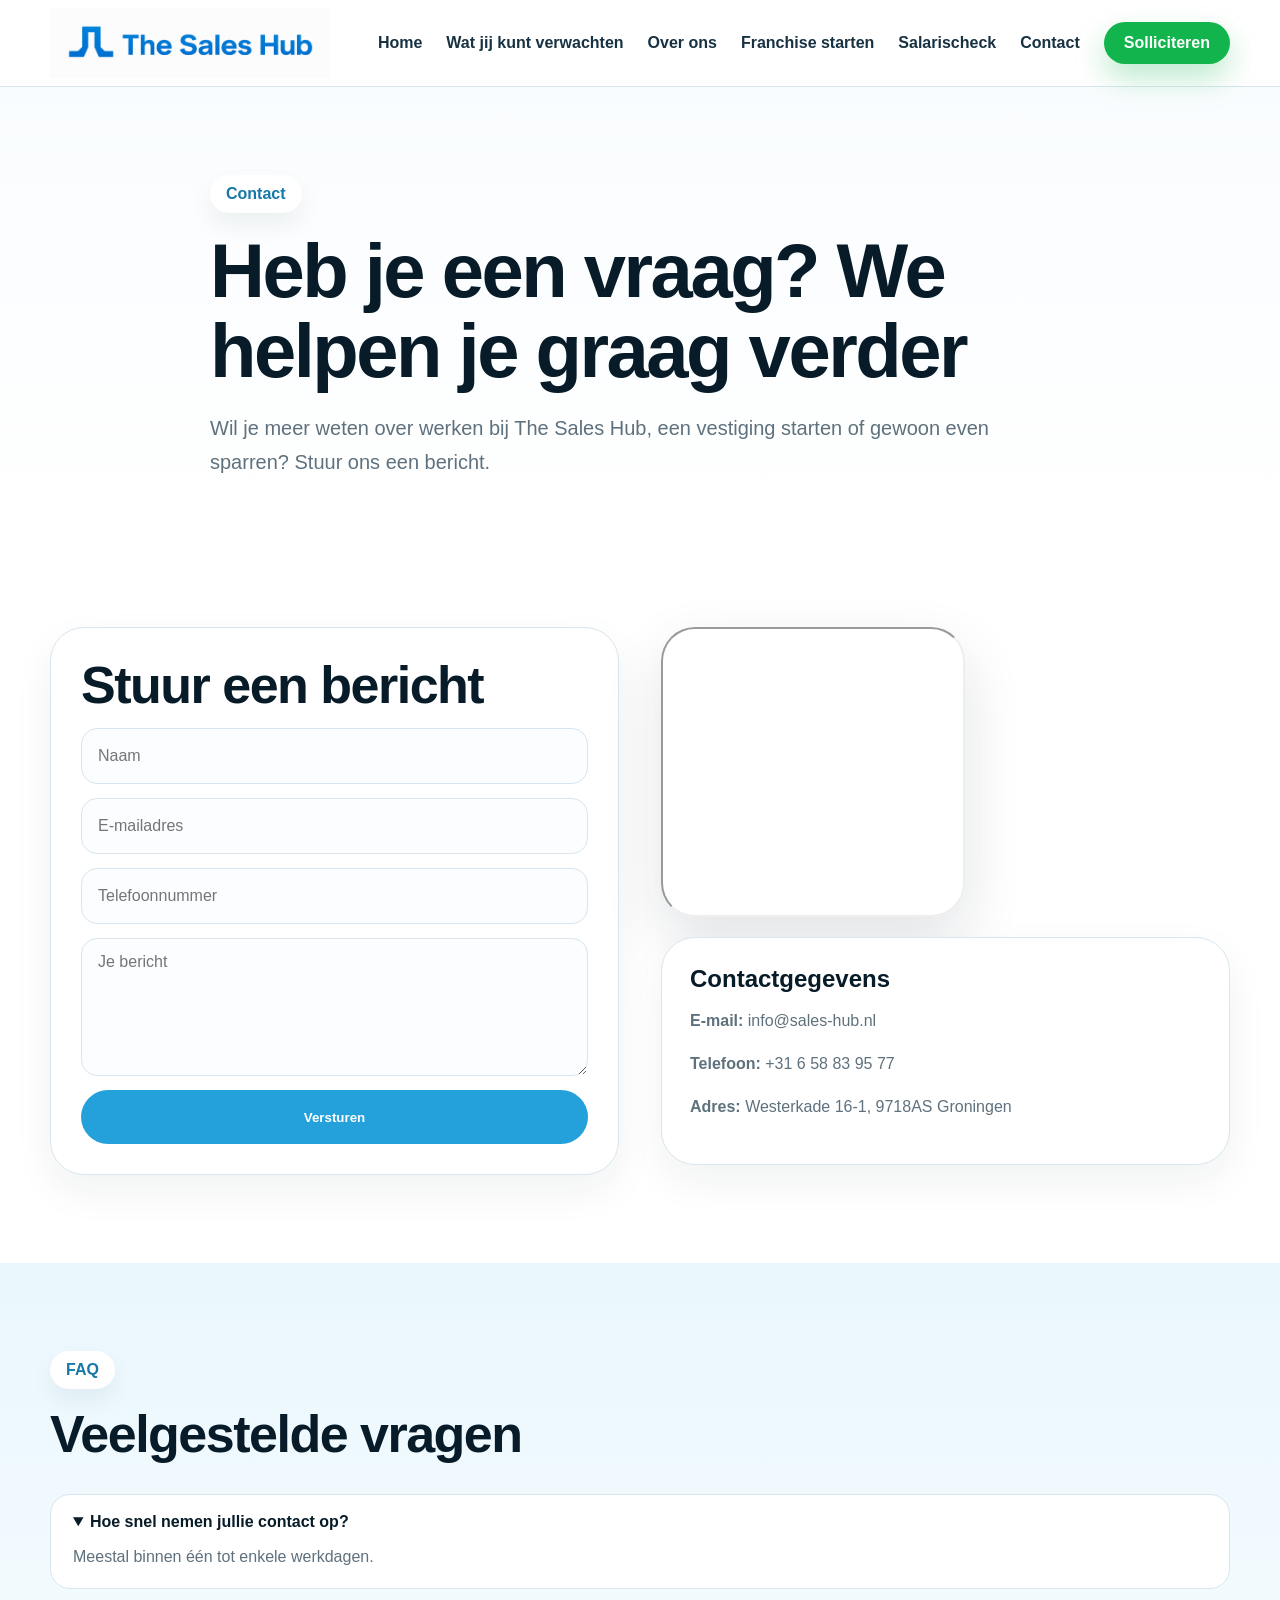
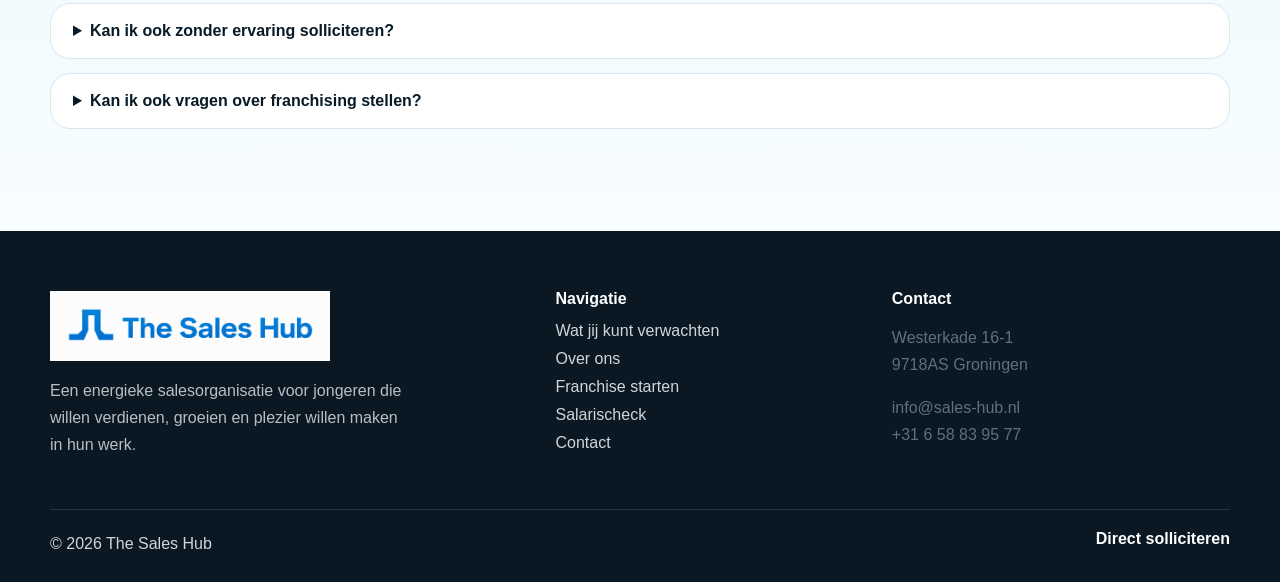
==== contact.html @ 39b9aa2b "Update contact.html" ====
<!DOCTYPE html>
<html lang="nl">
<head>
  <meta charset="UTF-8" />
  <meta name="viewport" content="width=device-width, initial-scale=1.0" />
  <title>The Sales Hub - Contact</title>
  <link rel="stylesheet" href="style.css" />
</head>
<body>
<!-- =========================================================
AANPASSEN: contact.html
Gebruik Ctrl+F en zoek op 'AANPASSEN' om alle bewerkbare tekstblokken te vinden.
Pas vooral tekst tussen <h1>, <h2>, <h3>, <p>, <li> en knoppen (<a>) aan.
Laat class="", href="", script- en link-tags zoveel mogelijk staan.
========================================================= -->

  <!-- AANPASSEN: NAVIGATIE / MENU
Hieronder staan het logo, de bedrijfsnaam en de menulinks.
Wil je een menunaam wijzigen? Pas alleen de zichtbare tekst tussen <a>...</a> aan.
Wil je een link wijzigen? Pas dan href="..." aan, maar laat de bestandsnamen kloppen.
-->
<header class="site-header">
    <div class="container header-inner">
      <a href="index.html" class="brand">
        <img src="images/logo.png" alt="The Sales Hub logo" />

      </a>
      <nav class="main-nav" id="mainNav">
        <a href="index.html">Home</a>
        <a href="verwachtingen.html">Wat jij kunt verwachten</a>
        <a href="over-ons.html">Over ons</a>
        <a href="franchise-starten.html">Franchise starten</a>
        <a href="salarischeck.html">Salarischeck</a>
        <a href="contact.html">Contact</a>
        <a href="solliciteren.html" class="nav-apply">Solliciteren</a>

      </nav>
      <button class="menu-toggle" id="menuToggle" aria-label="Open menu">☰</button>
    </div>
  </header>
  <main>

<!-- AANPASSEN: PAGINA INTRO - CONTACT
Hier wijzig je de contactintro.
-->
<section class="page-hero">
  <div class="container hero-narrow">
    <span class="eyebrow">Contact</span>
    <h1>Heb je een vraag? We helpen je graag verder</h1>
    <p>Wil je meer weten over werken bij The Sales Hub, een vestiging starten of gewoon even sparren? Stuur ons een bericht.</p>
  </div>
</section>
<!-- AANPASSEN: CONTACTFORMULIER EN CONTACTGEGEVENS
Pas hier e-mail, telefoonnummer, adres en formulierteksten aan.
-->
<section class="section">
  <div class="container two-column align-start">
    <div class="contact-form-box">
      <h2>Stuur een bericht</h2>
      <form class="generic-form">
        <input type="text" placeholder="Naam" required />
        <input type="email" placeholder="E-mailadres" required />
        <input type="tel" placeholder="Telefoonnummer" />
        <textarea placeholder="Je bericht" rows="6" required></textarea>
        <button type="submit" class="btn btn-primary">Versturen</button>
      </form>
    </div>
    <div class="contact-side">
<iframe 
  title="Google Maps locatie The Sales Hub"
  class="contact-image"
  src="https://www.google.com/maps?q=Westparkade%2016-1%209718%20AS%20Groningen&output=embed"
  loading="lazy"
  referrerpolicy="no-referrer-when-downgrade">
</iframe>
      <div class="glass-box">
        <h3>Contactgegevens</h3>
        <p><strong>E-mail:</strong> info@sales-hub.nl</p>
        <p><strong>Telefoon:</strong> +31 6 58 83 95 77</p>
        <p><strong>Adres:</strong> Westerkade 16-1, 9718AS Groningen</p>
      </div>
    </div>
  </div>
</section>
<section class="section section-soft">
  <div class="container faq-wrap">
    <div class="section-head"><span class="eyebrow">FAQ</span><h2>Veelgestelde vragen</h2></div>
    <details open><summary>Hoe snel nemen jullie contact op?</summary><p>Meestal binnen één tot enkele werkdagen.</p></details>
    <details><summary>Kan ik ook zonder ervaring solliciteren?</summary><p>Ja, zeker. We zoeken vooral motivatie, energie en de wil om te leren.</p></details>
    <details><summary>Kan ik ook vragen over franchising stellen?</summary><p>Ja. Gebruik het contactformulier of neem direct contact op via e-mail of telefoon.</p></details>
  </div>
</section>

  </main>
  <!-- AANPASSEN: FOOTER
Hier wijzig je bedrijfsnaam, korte footertekst, contactgegevens en footerlinks.
-->
<footer class="site-footer">
    <div class="container footer-grid">
      <div>
        <a href="index.html" class="brand footer-brand">
          <img src="images/logo.png" alt="The Sales Hub logo" />

        </a>
        <p class="footer-text">Een energieke salesorganisatie voor jongeren die willen verdienen, groeien en plezier willen maken in hun werk.</p>
      </div>
      <div>
        <h4>Navigatie</h4>
        <a href="verwachtingen.html">Wat jij kunt verwachten</a>
        <a href="over-ons.html">Over ons</a>
        <a href="franchise-starten.html">Franchise starten</a>
        <a href="salarischeck.html">Salarischeck</a>
        <a href="contact.html">Contact</a>
      </div>
      <div>
        <h4>Contact</h4>
        <p>Westerkade 16-1<br>9718AS Groningen</p>
        <p>info@sales-hub.nl<br>+31 6 58 83 95 77</p>
      </div>
    </div>
    <div class="container footer-bottom">
      <span>© <span id="year"></span> The Sales Hub</span>
      <a href="solliciteren.html">Direct solliciteren</a>
    </div>
  </footer>
  <script src="script.js"></script>
</body>
</html>
---- style.css ----
:root {
  /* =========================================================
  AANPASSEN: KLEUREN
  --primary = huiskleur blauw
  --cta = opvallende sollicitatieknop
  Pas alleen de kleurcodes aan, niet de namen links.
  ========================================================= */
  --primary: #24A1DA;
  --primary-dark: #1678a7;
  --primary-soft: #e8f6fc;
  --text: #183243;
  --text-soft: #5e717d;
  --heading: #071b28;
  --bg: #f5f8fa;
  --white: #ffffff;
  --dark: #0b1d2a;
  --line: #d7e6ef;
  --cta: #12b44d;
  --cta-dark: #0d943e;
  --shadow: 0 24px 60px rgba(7, 27, 40, 0.12);
  --radius-xl: 34px;
  --radius-lg: 26px;
  --radius-md: 18px;
}
* { box-sizing: border-box; }
html { scroll-behavior: smooth; }
body {
  margin: 0;
  font-family: Arial, Helvetica, sans-serif;
  color: var(--text);
  background: var(--white);
}
a { color: inherit; text-decoration: none; }
img { display: block; width: 100%; object-fit: cover; }
p { line-height: 1.7; color: var(--text-soft); }
h1, h2, h3, h4 { color: var(--heading); margin: 0 0 16px; line-height: 1.05; }
h1 { font-size: clamp(42px, 7vw, 76px); letter-spacing: -2.5px; }
h2 { font-size: clamp(32px, 5vw, 52px); letter-spacing: -1.5px; }
h3 { font-size: 24px; }
.container { width: min(1180px, calc(100% - 40px)); margin: 0 auto; }

.site-header {
  position: sticky; top: 0; z-index: 1000; background: rgba(255,255,255,.92);
  backdrop-filter: blur(14px); border-bottom: 1px solid var(--line);
}
.header-inner {
  display: flex; align-items: center; justify-content: space-between; min-height: 86px; gap: 20px;
}
.brand {
  display: inline-flex; align-items: center; gap: 12px; font-weight: 800; font-size: 20px; color: var(--heading);
}
.brand img {
  width: 160px;
  height: auto;
  object-fit: contain;
  border-radius: 0;
}
.main-nav { display: flex; align-items: center; gap: 24px; font-weight: 700; }
.main-nav a { color: var(--text); }
.main-nav a:hover { color: var(--primary-dark); }
.nav-apply {
  background: var(--cta); color: var(--white) !important; padding: 12px 20px; border-radius: 999px;
  box-shadow: 0 14px 30px rgba(18, 180, 77, 0.28);
}
.nav-apply:hover { background: var(--cta-dark); }
.menu-toggle {
  display: none; border: 0; background: var(--primary-soft); width: 44px; height: 44px; border-radius: 14px; font-size: 24px;
}

.hero {
  position: relative;
  overflow: hidden;
  background: linear-gradient(180deg, #ffffff 0%, #f3fbff 55%, #e8f6fc 100%);
}
.hero > .container {
  position: relative;
  z-index: 1;
}


.hero-home { padding: 54px 0 62px; }
.hero-apply { padding: 78px 0 84px; }
.hero-grid {
  display: grid; grid-template-columns: 1.05fr .95fr; gap: 54px; align-items: center;
}
.hero-copy-strong h1 { max-width: 620px; }
.hero-copy h1 span { color: var(--primary-dark); }
.hero-copy .lead { font-size: 20px; max-width: 620px; margin-bottom: 28px; }
.eyebrow {
  display: inline-flex; padding: 10px 16px; border-radius: 999px; background: var(--white); color: var(--primary-dark);
  font-weight: 800; margin-bottom: 18px; box-shadow: 0 12px 24px rgba(7,27,40,.06);
}
.tick-list { list-style: none; padding: 0; margin: 0 0 28px; display: grid; gap: 14px; }
.tick-list li { position: relative; padding-left: 34px; font-size: 18px; }
.tick-list li::before {
  content: "✓"; position: absolute; left: 0; top: 1px; width: 22px; height: 22px; display: grid; place-items: center;
  border-radius: 50%; background: rgba(18,180,77,.12); color: var(--cta-dark); font-weight: 900;
}
.big-ticks li { font-size: 20px; }
.button-row { display: flex; gap: 14px; flex-wrap: wrap; }
.btn {
  display: inline-flex; align-items: center; justify-content: center; min-height: 54px; padding: 0 24px;
  border-radius: 999px; font-weight: 800; border: 1px solid transparent; cursor: pointer; transition: .2s ease;
}
.btn:hover { transform: translateY(-2px); }
.btn-primary { background: var(--primary); color: var(--white); }
.btn-primary:hover { background: var(--primary-dark); }
.btn-secondary { background: var(--white); border-color: var(--line); color: var(--heading); }
.btn-cta { background: var(--cta); color: var(--white); box-shadow: 0 16px 34px rgba(18,180,77,.24); }
.btn-cta:hover { background: var(--cta-dark); }
.light-btn { background: rgba(255,255,255,.15); border-color: rgba(255,255,255,.3); color: var(--white); }

.hero-visual { position: relative; min-height: 520px; }
.hero-visual::before,
.hero-visual::after {
  content: ""; position: absolute; border-radius: 50%; z-index: 0;
}
.hero-visual::before { width: 180px; height: 180px; background: rgba(36,161,218,.18); right: 36px; top: 16px; }
.hero-visual::after { width: 120px; height: 120px; background: rgba(18,180,77,.14); left: 10px; bottom: 90px; }
.visual-card { position: absolute; overflow: hidden; border-radius: 34px; box-shadow: var(--shadow); z-index: 2; }
.visual-card img { height: 100%; }
.main-photo { width: 79%; height: 330px; right: 0; top: 0; }
.secondary-photo { width: 72%; height: 280px; left: 48px; bottom: 12px; }
.visual-badge {
  position: absolute; left: 0; top: 38px; z-index: 3; background: var(--white); padding: 16px 18px; border-radius: 22px; font-weight: 800;
  box-shadow: var(--shadow); color: var(--heading);
}
.floating-note {
  position: absolute; right: 24px; bottom: 44px; z-index: 3; background: rgba(255,255,255,.95); width: 240px; padding: 18px; border-radius: 22px; box-shadow: var(--shadow);
}
.floating-note strong { display: block; margin-bottom: 6px; color: var(--heading); }
.floating-note span { color: var(--text-soft); font-size: 14px; line-height: 1.5; }

.page-hero { padding: 88px 0 40px; background: linear-gradient(180deg, #f9fcfe 0%, #ffffff 100%); }
.hero-narrow { max-width: 860px; }
.hero-narrow h1 { margin-bottom: 18px; }
.hero-narrow p { font-size: 20px; }

.section { padding: 88px 0; }
.section-soft {
  background: linear-gradient(180deg, #eaf7fd 0%, #f7fcff 100%);
}
.section-dark { background: var(--dark); }
.section-head { max-width: 720px; margin-bottom: 32px; }
.section-head.center { margin-left: auto; margin-right: auto; text-align: center; }
.section-head.light h2, .section-head.light p { color: var(--white); }
.center-text { text-align: center; max-width: 760px; }
.center-text p { margin-left: auto; margin-right: auto; }
.two-column { display: grid; grid-template-columns: 1fr 1fr; gap: 42px; }
.align-center { align-items: center; }
.align-start { align-items: start; }
.split-image { display: grid; grid-template-columns: 1fr .85fr; gap: 18px; align-items: end; }
.split-image img, .single-image-card img, .contact-image { border-radius: var(--radius-xl); box-shadow: var(--shadow); }
.split-image img:first-child { height: 420px; }
.split-image img:last-child { height: 320px; }
.single-image-card img { height: 420px; }

.card-grid { display: grid; gap: 22px; }
.card-grid.four { grid-template-columns: repeat(4, 1fr); }
.card-grid.three { grid-template-columns: repeat(3, 1fr); }
.card-grid.two { grid-template-columns: repeat(2, 1fr); }
.info-card, .testimonial-card, .media-card, .step-card, .glass-box, .calculator-box, .result-box, .contact-form-box, .apply-card, .callout-box, .quote-panel {
  background: var(--white); border: 1px solid var(--line); border-radius: var(--radius-xl); box-shadow: 0 16px 40px rgba(7,27,40,.06);
}
.info-card { padding: 28px; }
.info-card p { margin-bottom: 0; }
.media-card { overflow: hidden; }
.media-card img { height: 260px; }
.media-card div { padding: 24px; }
.steps-grid { display: grid; grid-template-columns: repeat(4, 1fr); gap: 20px; }
.step-card { padding: 26px; }
.step-card span {
  width: 46px; height: 46px; display: inline-grid; place-items: center; border-radius: 50%; background: var(--primary-soft); color: var(--primary-dark); font-weight: 900; margin-bottom: 14px;
}
.stats-band { background: var(--primary); color: var(--white); padding: 34px 0; }
.stats-grid { display: grid; grid-template-columns: repeat(4, 1fr); gap: 16px; text-align: center; }
.stats-grid strong { display: block; font-size: clamp(32px, 4vw, 56px); line-height: 1; margin-bottom: 8px; }
.stats-grid span { font-weight: 700; opacity: .95; }
.gallery-grid { display: grid; grid-template-columns: 1.2fr 1fr 1fr 1.1fr; gap: 16px; }
.gallery-grid img { border-radius: 26px; height: 270px; box-shadow: var(--shadow); }
.testimonials img { height: 220px; border-top-left-radius: var(--radius-xl); border-top-right-radius: var(--radius-xl); }
.testimonial-card { overflow: hidden; }
.testimonial-card p, .testimonial-card strong { padding: 0 24px; }
.testimonial-card p { margin: 24px 0 16px; color: rgba(255,255,255,.82); }
.testimonial-card strong { display: block; color: var(--white); padding-bottom: 24px; }
.section-dark .testimonial-card { background: rgba(255,255,255,.08); border-color: rgba(255,255,255,.12); box-shadow: none; }
.callout-box { padding: 34px; display: flex; gap: 24px; justify-content: space-between; align-items: center; }
.final-banner { background: linear-gradient(180deg, #0f2433 0%, #132f44 100%); color: var(--white); }
.final-banner h2, .final-banner p { color: var(--white); }
.quote-panel { padding: 34px; text-align: center; }
.quote-panel blockquote { margin: 0 0 12px; font-size: 26px; line-height: 1.5; color: var(--heading); font-weight: 700; }
.faq-wrap details { background: var(--white); border: 1px solid var(--line); border-radius: 20px; padding: 18px 22px; margin-bottom: 14px; }
.faq-wrap summary { cursor: pointer; font-weight: 800; color: var(--heading); }
.faq-wrap details p { margin: 12px 0 0; }

.generic-form, .salary-form { display: grid; gap: 14px; }
.generic-form input, .generic-form select, .generic-form textarea,
salary-form select, .salary-form input, .salary-form textarea {
  width: 100%; border: 1px solid var(--line); background: #fbfdff; min-height: 56px; padding: 14px 16px; border-radius: 16px; font: inherit; color: var(--text);
}
.salary-form select, .salary-form input, .salary-form textarea {
  width: 100%; border: 1px solid var(--line); background: #fbfdff; min-height: 56px; padding: 14px 16px; border-radius: 16px; font: inherit; color: var(--text);
}
.inline-fields { display: grid; grid-template-columns: 1fr 1fr; gap: 14px; }
.apply-card, .calculator-box, .result-box, .contact-form-box { padding: 30px; }
.apply-card p, .calculator-box p, .result-box p, .contact-form-box p { margin-top: 0; }
.result-box { background: linear-gradient(180deg, #ffffff 0%, #f3fbff 100%); }
.result-numbers { display: grid; gap: 14px; }
.result-numbers div { background: var(--white); border: 1px solid var(--line); border-radius: 18px; padding: 18px; }
.result-numbers span { display: block; font-size: 14px; color: var(--text-soft); margin-bottom: 6px; }
.result-numbers strong { font-size: 30px; color: var(--heading); }
.salary-form label { display: grid; gap: 8px; font-weight: 700; color: var(--heading); }
.contact-side { display: grid; gap: 20px; }
.contact-image { height: 290px; }
.glass-box, .callout-box, .large-form { padding: 28px; }
.footer-brand { margin-bottom: 12px; }
.site-footer { background: #091823; color: rgba(255,255,255,.82); padding: 60px 0 24px; }
.site-footer h4 { color: var(--white); margin-bottom: 14px; }
.site-footer a { display: block; margin-bottom: 10px; color: rgba(255,255,255,.82); }
.footer-text { max-width: 360px; color: rgba(255,255,255,.72); }
.footer-grid { display: grid; grid-template-columns: 1.4fr .9fr 1fr; gap: 32px; }
.footer-bottom {
  margin-top: 34px; padding-top: 20px; border-top: 1px solid rgba(255,255,255,.12); display: flex; justify-content: space-between; gap: 20px; align-items: center;
}
.footer-bottom a { color: var(--white); font-weight: 700; }

/* Good Wave achtige rustige stijl in TSH blauw */
.hero-home {
  background: linear-gradient(180deg, #ffffff 0%, #f5fbff 48%, #e8f6fc 100%);
}

.section-soft {
  background: linear-gradient(180deg, #eaf7fd 0%, #f8fdff 100%);
}

.info-card {
  background: transparent;
  border: 0;
  box-shadow: none;
  text-align: center;
}

.info-card h3 {
  color: #071b28;
}

.info-card p {
  color: #183243;
  max-width: 280px;
  margin-left: auto;
  margin-right: auto;
}

.hero::before {
  display: none !important;
}

@media (max-width: 1024px) {
  .hero-grid, .two-column, .card-grid.four, .card-grid.three, .steps-grid, .stats-grid, .footer-grid { grid-template-columns: 1fr 1fr; }
  .hero-grid { align-items: start; }
  .main-photo { width: 82%; }
  .secondary-photo { left: 0; }
  .gallery-grid { grid-template-columns: 1fr 1fr; }
}
@media (max-width: 840px) {
  .menu-toggle { display: inline-grid; place-items: center; }
  .main-nav {
    position: absolute; top: 86px; left: 20px; right: 20px; background: var(--white); border: 1px solid var(--line); border-radius: 22px; box-shadow: var(--shadow);
    display: none; flex-direction: column; align-items: stretch; padding: 18px;
  }
  .main-nav.active { display: flex; }
  .hero-grid, .two-column, .card-grid.two, .card-grid.three, .card-grid.four, .steps-grid, .stats-grid, .footer-grid { grid-template-columns: 1fr; }
  .hero-home, .hero-apply { padding: 60px 0 70px; }
  .hero-visual { min-height: 600px; }
  .main-photo { width: 78%; height: 340px; }
  .secondary-photo { width: 74%; height: 270px; }
  .split-image { grid-template-columns: 1fr; }
  .callout-box { flex-direction: column; align-items: flex-start; }
}
@media (max-width: 580px) {
  .container { width: min(100% - 28px, 1180px); }
  h1 { font-size: 44px; }
  .button-row { flex-direction: column; }
  .btn { width: 100%; }
  .inline-fields { grid-template-columns: 1fr; }
  .hero-visual { min-height: 520px; }
  .visual-badge { position: static; display: inline-flex; margin-bottom: 14px; }
  .main-photo { width: 100%; height: 280px; position: relative; }
  .secondary-photo { width: 82%; height: 220px; }
  .floating-note { right: 0; bottom: 0; width: 200px; }
  .footer-bottom { flex-direction: column; align-items: flex-start; }
}


/* AANPASSINGEN THE SALES HUB */
.hero-home h1 { font-size: clamp(38px, 5.2vw, 64px); }
.hero-home .lead { font-size: 19px; margin-bottom: 22px; }
.hero-home .tick-list { margin-bottom: 22px; gap: 10px; }
.hero-home .big-ticks li { font-size: 18px; }
.hero-home .hero-visual { min-height: 500px; }
.hero-home .main-photo { height: 320px; }
.hero-home .secondary-photo { height: 260px; bottom: 0; }
.hero-home .floating-note { bottom: 20px; }
.hero-home .visual-badge { top: 22px; }
.section-tight { padding-top: 64px; padding-bottom: 64px; }
.compact-page-hero { padding-top: 58px; padding-bottom: 42px; }
.image-pop img { transform: rotate(-1deg); }
.value-card { min-height: 230px; }
.about-quote { background: linear-gradient(180deg, #ffffff 0%, #eef9fe 100%); }
.center-buttons { justify-content: center; }
.map-card { display: grid; grid-template-columns: 1.35fr .65fr; gap: 0; overflow: hidden; border-radius: var(--radius-xl); border: 1px solid var(--line); background: var(--white); box-shadow: var(--shadow); }
.map-card iframe { width: 100%; min-height: 420px; border: 0; filter: saturate(.95); }
.map-info { padding: 34px; display: flex; flex-direction: column; justify-content: center; }
.day-steps .step-card { background: #fff; }
@media (max-width: 840px) {
  .hero-home { padding: 44px 0 54px; }
  .hero-home .hero-visual { min-height: 430px; }
  .hero-home .main-photo { height: 245px; }
  .hero-home .secondary-photo { height: 190px; }
  .map-card { grid-template-columns: 1fr; }
}
@media (max-width: 580px) {
  .hero-home h1 { font-size: 39px; }
  .hero-home .hero-visual { min-height: 410px; }
  .map-card iframe { min-height: 300px; }
}


/* AANPASSEN: NETLIFY HONEYPOT
Dit veld is onzichtbaar en helpt spam tegen te houden.
Niet verwijderen als je Netlify Forms gebruikt.
*/
.hidden {
  display: none !important;
}

/* Logo layout */
.site-header .brand,
.footer-brand {
  flex: 0 0 auto;
  width: auto;
  min-width: 0;
  gap: 10px;
}
.site-header .brand img,
.footer-brand img {
  width: 280px;
  height: auto;
  max-width: 280px;
  border-radius: 0;
  object-fit: contain;
}
.site-header .brand span,
.footer-brand span {
  display: inline;
  color: var(--primary-dark);
  font-weight: 900;
  white-space: nowrap;
}
@media (max-width: 580px) {
  .site-header .brand img {
    width: 200px;
    height: auto;
  }
eader .brand span {
    font-size: 17px;
  }
}
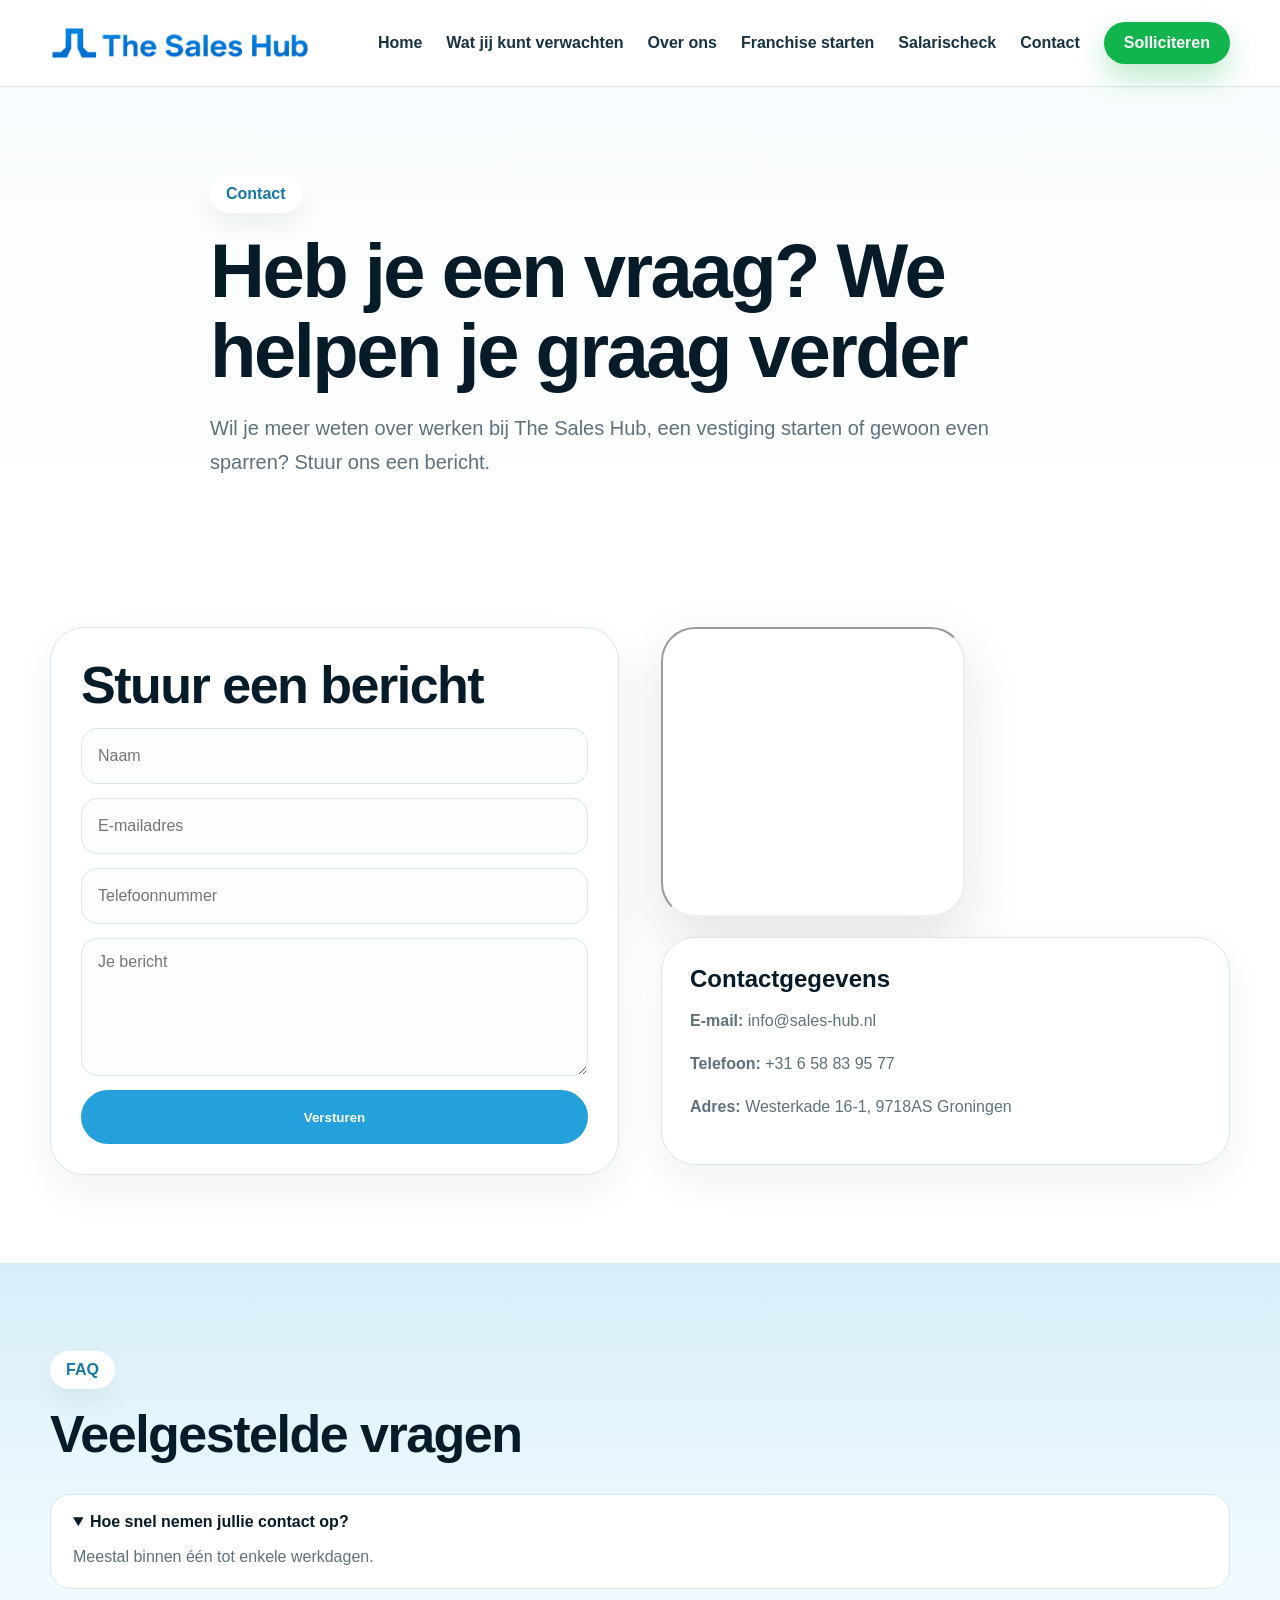
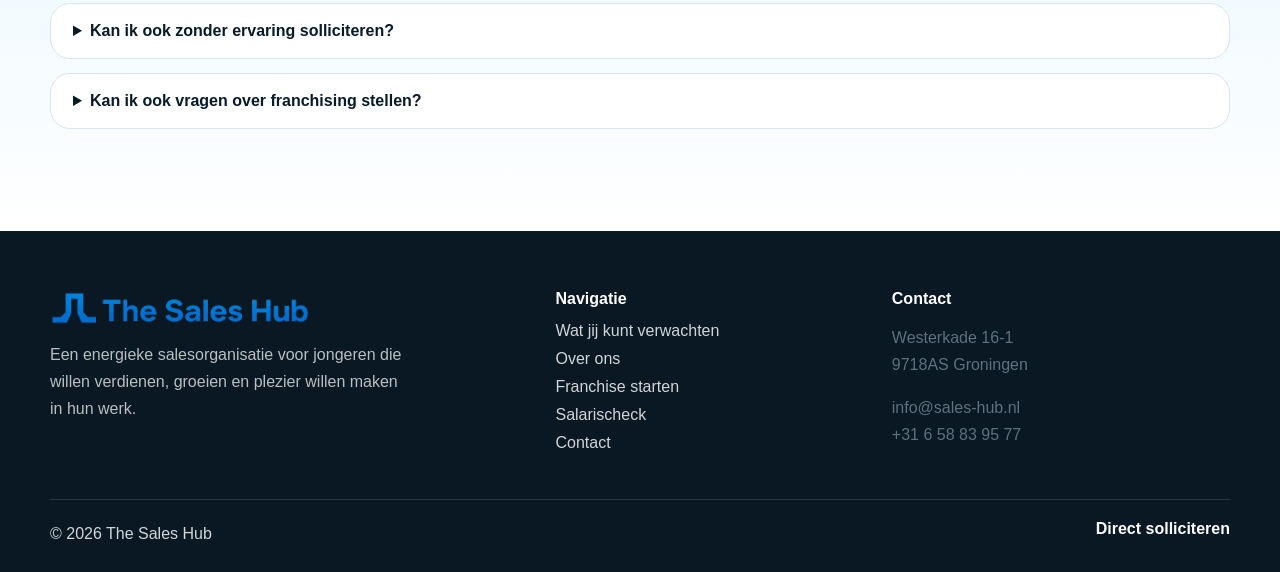
==== commit 69475d80: "Update contact.html" ====
--- a/contact.html
+++ b/contact.html
@@ -5,6 +5,7 @@
   <meta name="viewport" content="width=device-width, initial-scale=1.0" />
   <title>The Sales Hub - Contact</title>
   <link rel="stylesheet" href="style.css" />
+  <link rel="icon" type="image/png" href="images/favicon.png" />
 </head>
 <body>
 <!-- =========================================================
--- a/style.css
+++ b/style.css
@@ -92,10 +92,10 @@
   font-weight: 800; margin-bottom: 18px; box-shadow: 0 12px 24px rgba(7,27,40,.06);
 }
 .tick-list { list-style: none; padding: 0; margin: 0 0 28px; display: grid; gap: 14px; }
-.tick-list li { position: relative; padding-left: 34px; font-size: 18px; }
+.tick-list li { position: relative; padding-left: 0px; font-size: 18px; }
 .tick-list li::before {
-  content: "✓"; position: absolute; left: 0; top: 1px; width: 22px; height: 22px; display: grid; place-items: center;
-  border-radius: 50%; background: rgba(18,180,77,.12); color: var(--cta-dark); font-weight: 900;
+  content: none !important;
+  display: none !important;
 }
 .big-ticks li { font-size: 20px; }
 .button-row { display: flex; gap: 14px; flex-wrap: wrap; }
@@ -173,10 +173,52 @@
 .step-card span {
   width: 46px; height: 46px; display: inline-grid; place-items: center; border-radius: 50%; background: var(--primary-soft); color: var(--primary-dark); font-weight: 900; margin-bottom: 14px;
 }
-.stats-band { background: var(--primary); color: var(--white); padding: 34px 0; }
-.stats-grid { display: grid; grid-template-columns: repeat(4, 1fr); gap: 16px; text-align: center; }
-.stats-grid strong { display: block; font-size: clamp(32px, 4vw, 56px); line-height: 1; margin-bottom: 8px; }
-.stats-grid span { font-weight: 700; opacity: .95; }
+.stats-band {
+  background: linear-gradient(135deg, #071b28 0%, #0b2a3d 48%, #123f5a 100%);
+  color: var(--white);
+  padding: 42px 0;
+  position: relative;
+  overflow: hidden;
+}
+
+.stats-band::before {
+  content: "";
+  position: absolute;
+  inset: 0;
+  background: linear-gradient(90deg, rgba(36,161,218,0.18), transparent 55%);
+  pointer-events: none;
+}
+
+.stats-grid {
+  position: relative;
+  z-index: 1;
+  display: grid;
+  grid-template-columns: repeat(4, 1fr);
+  gap: 18px;
+  text-align: center;
+}
+
+.stats-grid div {
+  background: rgba(255,255,255,0.08);
+  border: 1px solid rgba(255,255,255,0.14);
+  border-radius: 24px;
+  padding: 24px 18px;
+  backdrop-filter: blur(10px);
+}
+
+.stats-grid strong {
+  display: block;
+  font-size: clamp(34px, 4vw, 54px);
+  line-height: 1;
+  margin-bottom: 10px;
+  color: #ffffff;
+}
+
+.stats-grid span {
+  display: block;
+  font-weight: 800;
+  color: rgba(255,255,255,0.82);
+}
 .gallery-grid { display: grid; grid-template-columns: 1.2fr 1fr 1fr 1.1fr; gap: 16px; }
 .gallery-grid img { border-radius: 26px; height: 270px; box-shadow: var(--shadow); }
 .testimonials img { height: 220px; border-top-left-radius: var(--radius-xl); border-top-right-radius: var(--radius-xl); }
@@ -345,7 +387,7 @@
 }
 .site-header .brand img,
 .footer-brand img {
-  width: 280px;
+  width: 260px;
   height: auto;
   max-width: 280px;
   border-radius: 0;
@@ -367,3 +409,124 @@
     font-size: 17px;
   }
 }
+
+
+/* Mooie TSH blauwe flow zonder rare bellen */
+
+.hero {
+  position: relative;
+  overflow: hidden;
+  background: linear-gradient(
+    180deg,
+    #ffffff 0%,
+    #edf8fe 42%,
+    #d7eef9 100%
+  ) !important;
+}
+
+.hero::before,
+.hero::after,
+.hero-visual::before,
+.hero-visual::after {
+  display: none !important;
+  content: none !important;
+}
+
+.hero-home {
+  background: linear-gradient(
+    180deg,
+    #ffffff 0%,
+    #edf8fe 38%,
+    #d7eef9 100%
+  ) !important;
+}
+
+
+.section-soft {
+  background: linear-gradient(
+    180deg,
+    #d7eef9 0%,
+    #eef9fe 48%,
+    #ffffff 100%
+  ) !important;
+}
+/* Review-sectie terug donker maken */
+.section-dark {
+  background: #0b1d2a !important;
+}
+
+.section-dark h2,
+.section-dark h3,
+.section-dark p,
+.section-dark strong {
+  color: #ffffff !important;
+}
+
+.section-dark .eyebrow {
+  color: #1678a7 !important;
+  background: #ffffff !important;
+}
+.hero + .section {
+  background: linear-gradient(
+    180deg,
+    #d7eef9 0%,
+    #ffffff 28%,
+    #ffffff 100%
+  ) !important;
+}
+
+/* Benefits / waarom-sectie */
+.benefit-grid {
+  align-items: start;
+}
+
+.benefit-card {
+  text-align: center;
+  padding: 10px 24px;
+}
+
+.benefit-icon {
+  width: 54px;
+  height: 54px;
+  margin: 0 auto 16px;
+  display: flex;
+  align-items: center;
+  justify-content: center;
+  font-size: 30px;
+  border-radius: 18px;
+  background: rgba(36, 161, 218, 0.10);
+}
+
+.benefit-card h3 {
+  max-width: 230px;
+  margin: 0 auto 18px;
+  font-size: 25px;
+  line-height: 1.15;
+  font-weight: 700;
+  letter-spacing: 0;
+  font-family: Arial, Helvetica, sans-serif;
+  color: #071b28;
+}
+
+.benefit-card p {
+  max-width: 280px;
+  margin: 0 auto;
+  font-size: 17px;
+  line-height: 1.65;
+  font-weight: 400 !important;
+  color: #183243;
+}
+
+.benefit-card p strong {
+  font-weight: 400 !important;
+}
+
+@media (max-width: 840px) {
+  .benefit-card h3 {
+    font-size: 24px;
+  }
+
+  .benefit-card p {
+    font-size: 16px;
+  }
+}
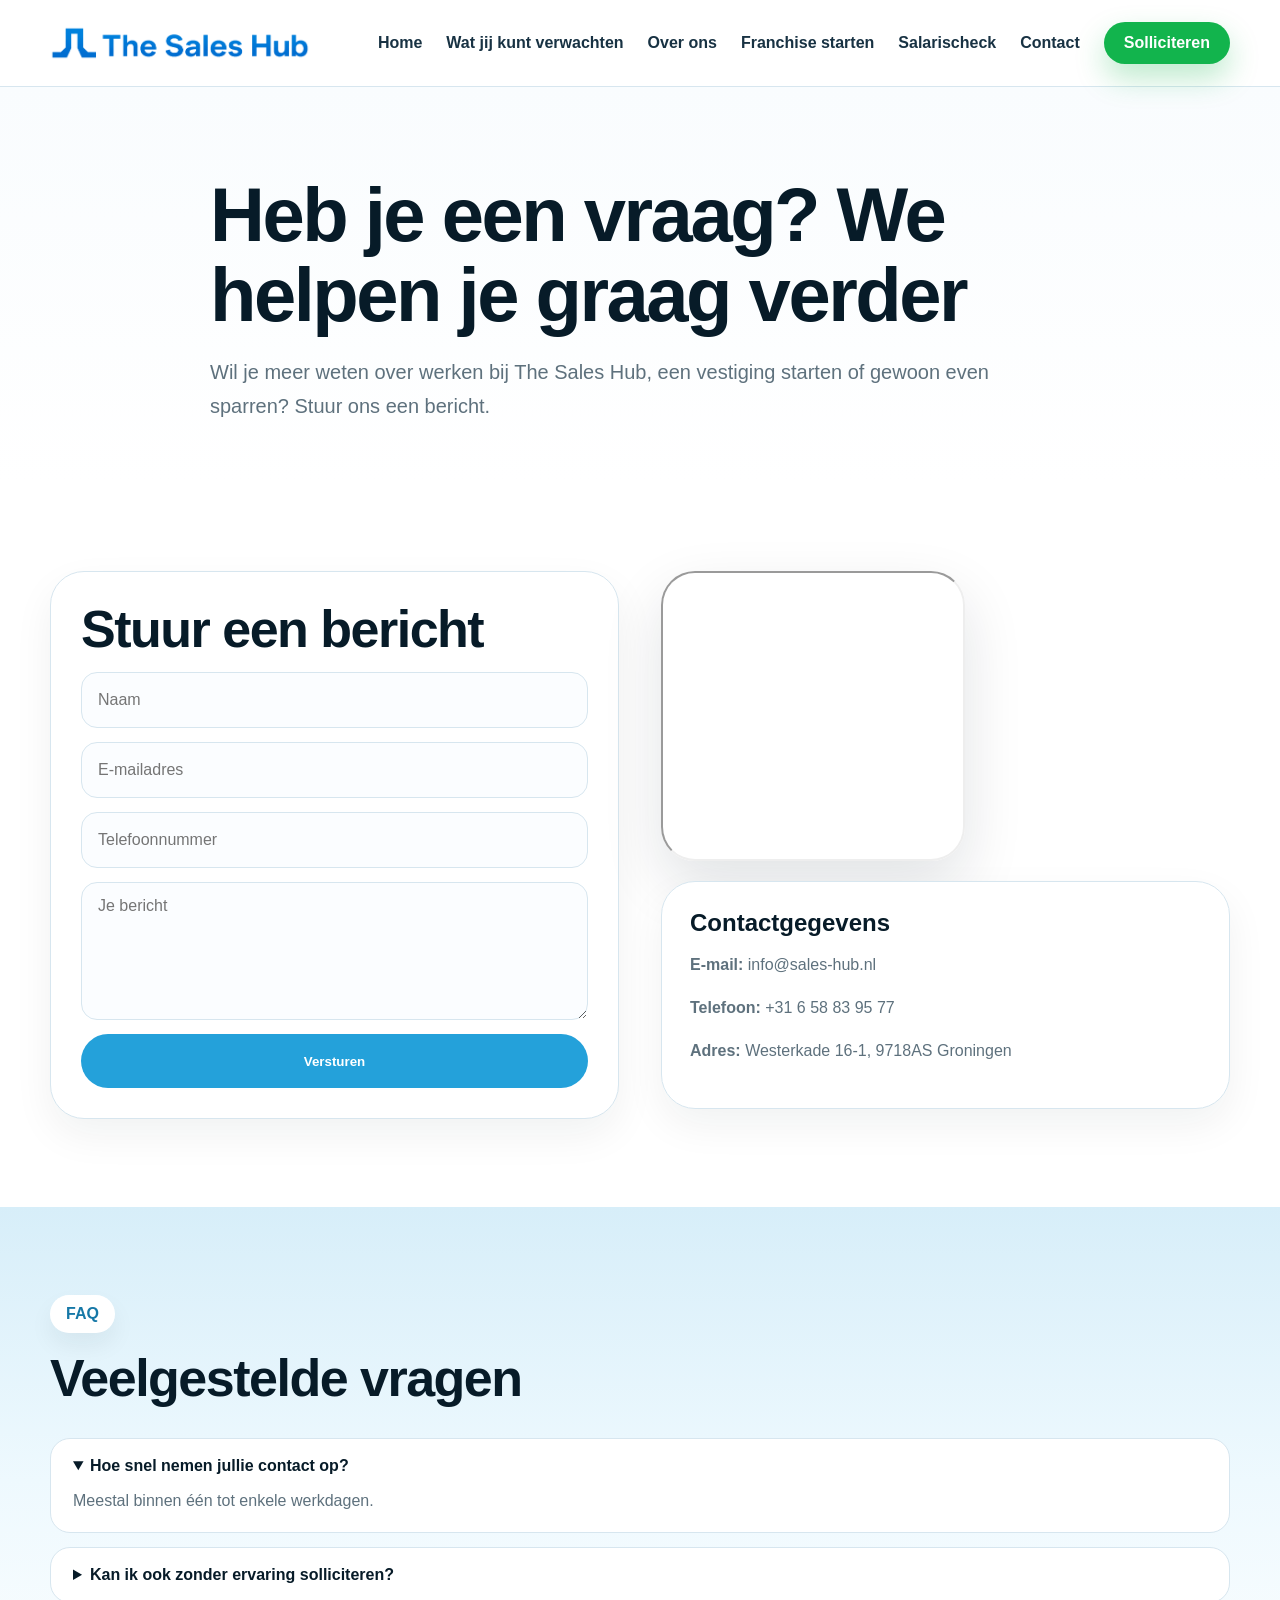
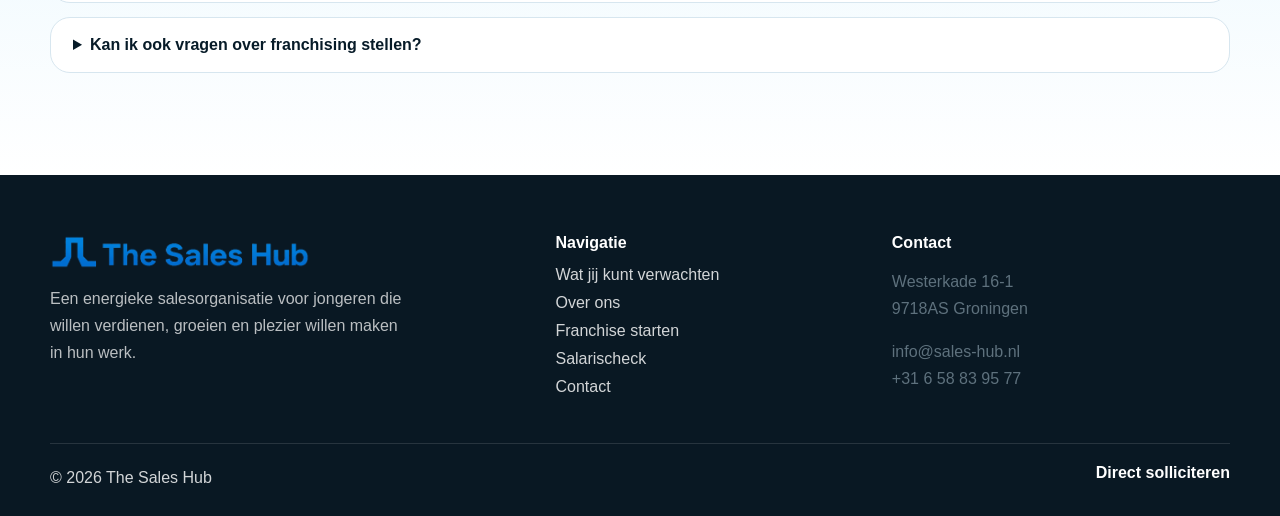
==== commit 1eb45abf: "Update contact.html" ====
--- a/contact.html
+++ b/contact.html
@@ -46,7 +46,7 @@
 -->
 <section class="page-hero">
   <div class="container hero-narrow">
-    <span class="eyebrow">Contact</span>
+
     <h1>Heb je een vraag? We helpen je graag verder</h1>
     <p>Wil je meer weten over werken bij The Sales Hub, een vestiging starten of gewoon even sparren? Stuur ons een bericht.</p>
   </div>
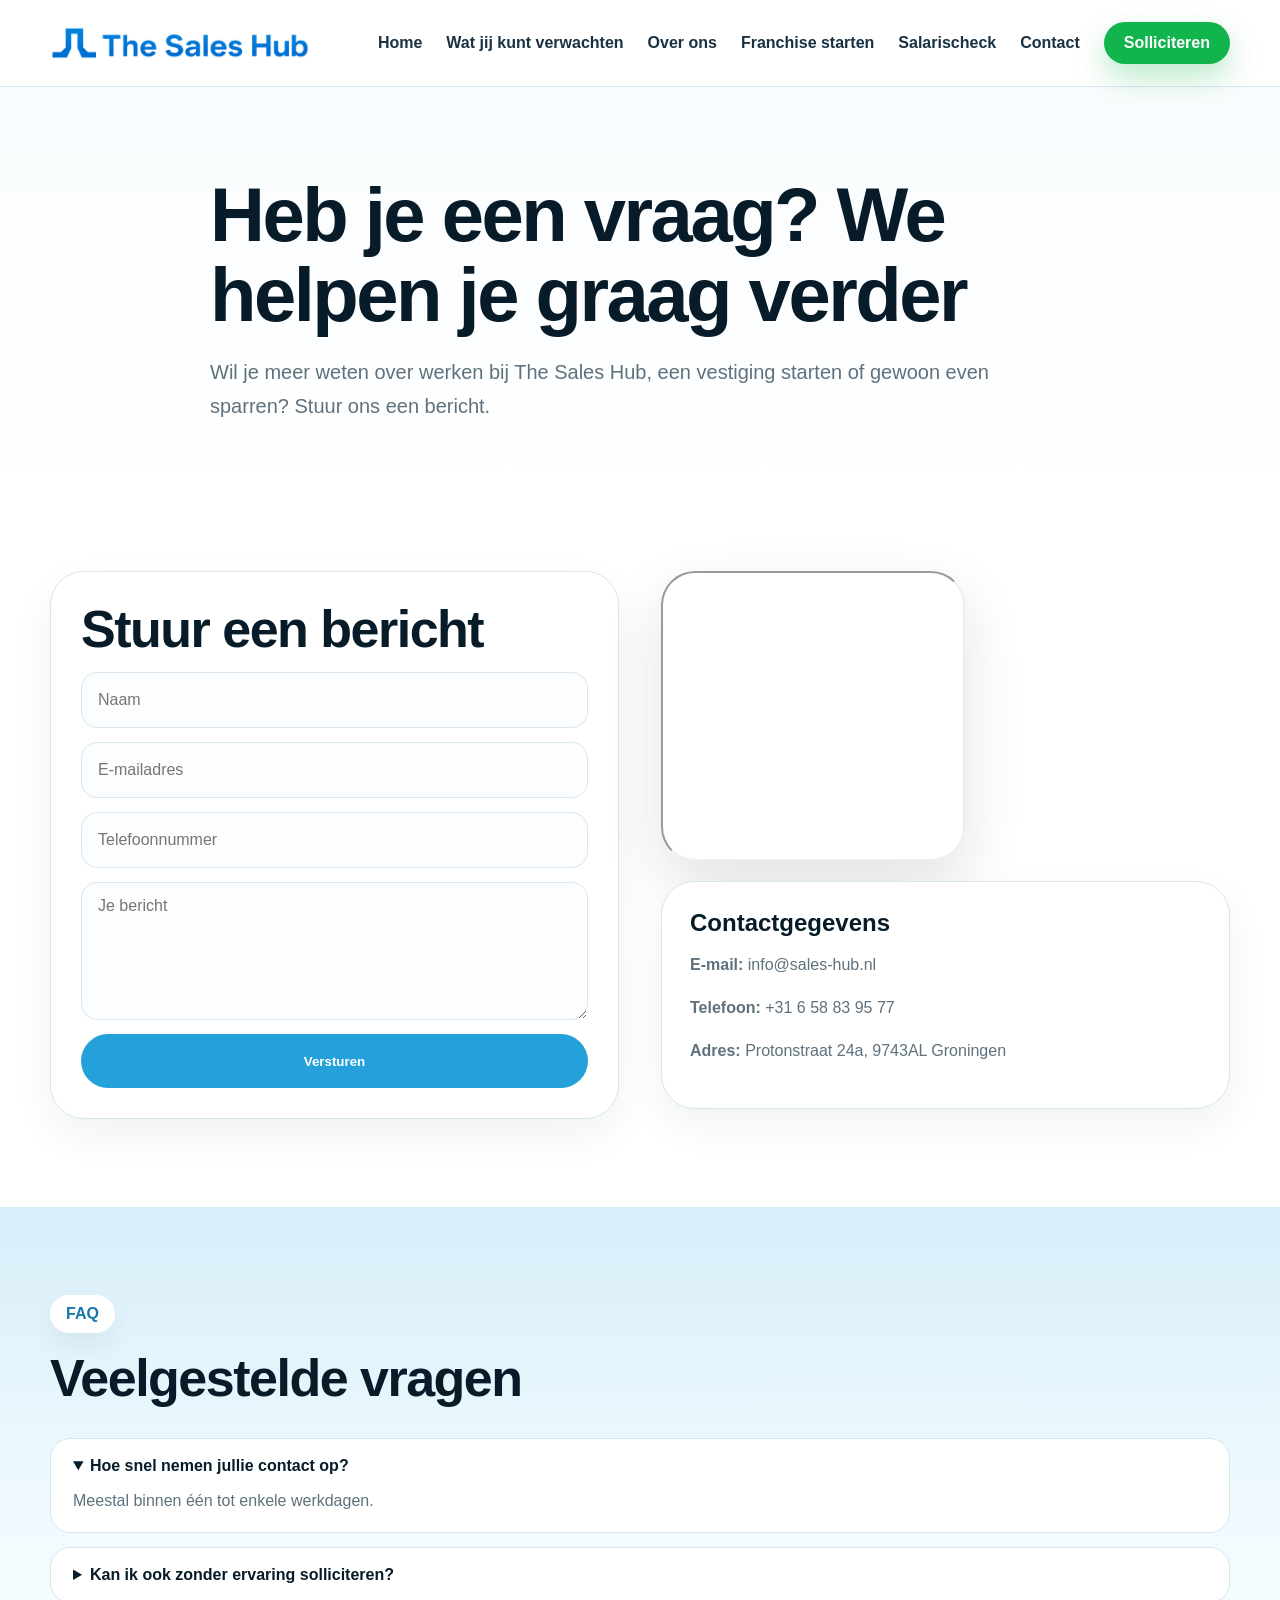
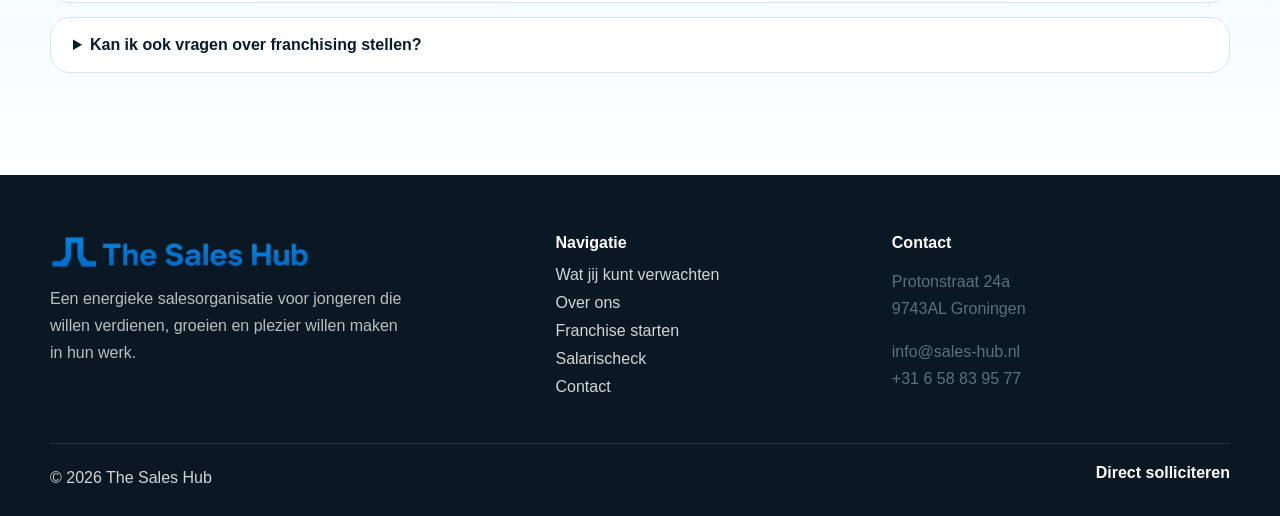
==== commit cc47d42d: "Update contact.html" ====
--- a/contact.html
+++ b/contact.html
@@ -3,9 +3,18 @@
 <head>
   <meta charset="UTF-8" />
   <meta name="viewport" content="width=device-width, initial-scale=1.0" />
-  <title>The Sales Hub - Contact</title>
+
+  <title>Contact | The Sales Hub Groningen</title>
+  <meta name="description" content="Neem contact op met The Sales Hub in Groningen voor vragen over werken, solliciteren of samenwerken." />
+  <link rel="canonical" href="https://thesaleshub.nl/contact.html" />
+
+  <meta property="og:title" content="Contact | The Sales Hub Groningen" />
+  <meta property="og:description" content="Neem contact op met The Sales Hub voor vragen over werken, solliciteren of samenwerken." />
+  <meta property="og:type" content="website" />
+  <meta property="og:url" content="https://thesaleshub.nl/contact.html" />
+
   <link rel="stylesheet" href="style.css" />
-  <link rel="icon" type="image/png" href="images/favicon.png" />
+  <link rel="icon" type="image/png" href="images/favicon.png?v=3" />
 </head>
 <body>
 <!-- =========================================================
@@ -78,7 +87,7 @@
         <h3>Contactgegevens</h3>
         <p><strong>E-mail:</strong> info@sales-hub.nl</p>
         <p><strong>Telefoon:</strong> +31 6 58 83 95 77</p>
-        <p><strong>Adres:</strong> Westerkade 16-1, 9718AS Groningen</p>
+        <p><strong>Adres:</strong> Protonstraat 24a, 9743AL Groningen</p>
       </div>
     </div>
   </div>
@@ -115,7 +124,7 @@
       </div>
       <div>
         <h4>Contact</h4>
-        <p>Westerkade 16-1<br>9718AS Groningen</p>
+        <p>Protonstraat 24a<br>9743AL Groningen</p>
         <p>info@sales-hub.nl<br>+31 6 58 83 95 77</p>
       </div>
     </div>
--- a/style.css
+++ b/style.css
@@ -530,3 +530,265 @@
     font-size: 16px;
   }
 }
+.privacy-content {
+  max-width: 900px;
+}
+
+.privacy-content h2 {
+  font-size: 30px;
+  margin-top: 44px;
+  margin-bottom: 14px;
+}
+
+.privacy-content p,
+.privacy-content li {
+  font-size: 17px;
+  line-height: 1.75;
+  color: #183243;
+}
+
+.privacy-content ul {
+  margin: 12px 0 24px;
+  padding-left: 24px;
+}
+
+.privacy-content a {
+  color: #1678a7;
+  font-weight: 700;
+}
+
+/* Alleen op mobiel verbergen */
+@media screen and (max-width: 768px) {
+  .hide-mobile {
+    display: none !important;
+  }
+
+  .hero-visual-pop {
+    display: flex;
+    justify-content: center;
+  }
+
+  .hero-visual-pop .main-photo {
+    width: 100% !important;
+    max-width: 360px;
+    margin: 0 auto !important;
+  }
+
+  .hero-visual-pop .main-photo img {
+    width: 100%;
+    height: auto;
+    display: block;
+  }
+}
+
+/* Mobiel: afstand tussen hero-foto en volgende sectie zoals Good Wave */
+@media screen and (max-width: 768px) {
+  .hero {
+    padding-bottom: 90px !important;
+    min-height: auto !important;
+  }
+
+  .hero-visual,
+  .hero-visual-pop {
+    margin-bottom: 0 !important;
+  }
+
+  .hero + .section {
+    padding-top: 0 !important;
+    margin-top: 0 !important;
+  }
+
+  .hero + .section h2 {
+    margin-top: 0 !important;
+  }
+}
+
+/* MOBIEL: hero-foto netjes laten aansluiten zonder groot gat */
+@media screen and (max-width: 768px) {
+  .hero-home {
+    padding-bottom: 90px !important;
+  }
+
+  .hero-home .hero-grid {
+    gap: 34px !important;
+  }
+
+  .hero-home .hero-visual,
+  .hero-home .hero-visual-pop {
+    min-height: 0 !important;
+    height: auto !important;
+    margin-bottom: 0 !important;
+    display: block !important;
+  }
+
+  .hero-home .visual-badge,
+  .hero-home .secondary-photo,
+  .hero-home .hide-mobile {
+    display: none !important;
+  }
+
+  .hero-home .main-photo {
+    position: relative !important;
+    width: 100% !important;
+    max-width: 360px !important;
+    height: auto !important;
+    right: auto !important;
+    top: auto !important;
+    margin: 0 auto !important;
+  }
+
+  .hero-home .main-photo img {
+    width: 100% !important;
+    height: auto !important;
+    display: block !important;
+    object-fit: cover !important;
+    border-radius: 28px !important;
+  }
+
+  .hero + .section {
+    padding-top: 0 !important;
+    margin-top: 0 !important;
+  }
+}
+
+/* DESKTOP: homepage hero groter maken zoals Good Wave */
+@media screen and (min-width: 841px) {
+  .hero-home {
+    padding-top: 105px !important;
+    padding-bottom: 150px !important;
+  }
+
+  .hero-home .hero-grid {
+    min-height: 620px !important;
+    align-items: center !important;
+  }
+
+  .hero-home .hero-copy {
+    transform: translateY(-10px);
+  }
+
+  .hero-home .hero-visual {
+    min-height: 560px !important;
+  }
+
+  .hero-home .main-photo {
+    height: 360px !important;
+  }
+
+  .hero-home .secondary-photo {
+    height: 290px !important;
+    bottom: 0 !important;
+  }
+
+  .hero + .section {
+    padding-top: 90px !important;
+  }
+}
+
+/* Desktop hero foto's: Good Wave-achtige overlap */
+@media screen and (min-width: 841px) {
+  .hero-home {
+    padding-top: 105px !important;
+    padding-bottom: 170px !important;
+  }
+
+  .hero-home .hero-grid {
+    align-items: center !important;
+    gap: 70px !important;
+  }
+
+  .hero-home .hero-visual,
+  .hero-home .hero-visual-pop {
+    position: relative !important;
+    width: 650px !important;
+    max-width: 650px !important;
+    min-height: 540px !important;
+    margin-left: auto !important;
+  }
+
+  .hero-home .main-photo {
+    position: absolute !important;
+    top: 0 !important;
+    right: 0 !important;
+    width: 520px !important;
+    height: 340px !important;
+    z-index: 2 !important;
+  }
+
+  .hero-home .secondary-photo {
+    position: absolute !important;
+    top: 260px !important;
+    left: 90px !important;
+    width: 470px !important;
+    height: 300px !important;
+    z-index: 3 !important;
+  }
+
+  .hero-home .main-photo img,
+  .hero-home .secondary-photo img {
+    width: 100% !important;
+    height: 100% !important;
+    object-fit: cover !important;
+    border-radius: 34px !important;
+    display: block !important;
+  }
+
+  .hero-home .visual-badge {
+    position: absolute !important;
+    top: 34px !important;
+    left: 10px !important;
+    z-index: 4 !important;
+  }
+}
+
+/* Waardenblok met emoji's */
+.values-grid {
+  align-items: start;
+}
+
+.value-card {
+  text-align: center;
+  padding: 10px 24px;
+}
+
+.value-icon {
+  width: 54px;
+  height: 54px;
+  margin: 0 auto 16px;
+  display: flex;
+  align-items: center;
+  justify-content: center;
+  font-size: 30px;
+  border-radius: 18px;
+  background: rgba(36, 161, 218, 0.10);
+}
+
+.value-card h3 {
+  max-width: 240px;
+  margin: 0 auto 18px;
+  font-size: 25px;
+  line-height: 1.15;
+  font-weight: 700;
+  letter-spacing: 0;
+  font-family: Arial, Helvetica, sans-serif;
+  color: #071b28;
+}
+
+.value-card p {
+  max-width: 280px;
+  margin: 0 auto;
+  font-size: 17px;
+  line-height: 1.65;
+  font-weight: 400 !important;
+  color: #183243;
+}
+
+@media (max-width: 840px) {
+  .value-card h3 {
+    font-size: 24px;
+  }
+
+  .value-card p {
+    font-size: 16px;
+  }
+}
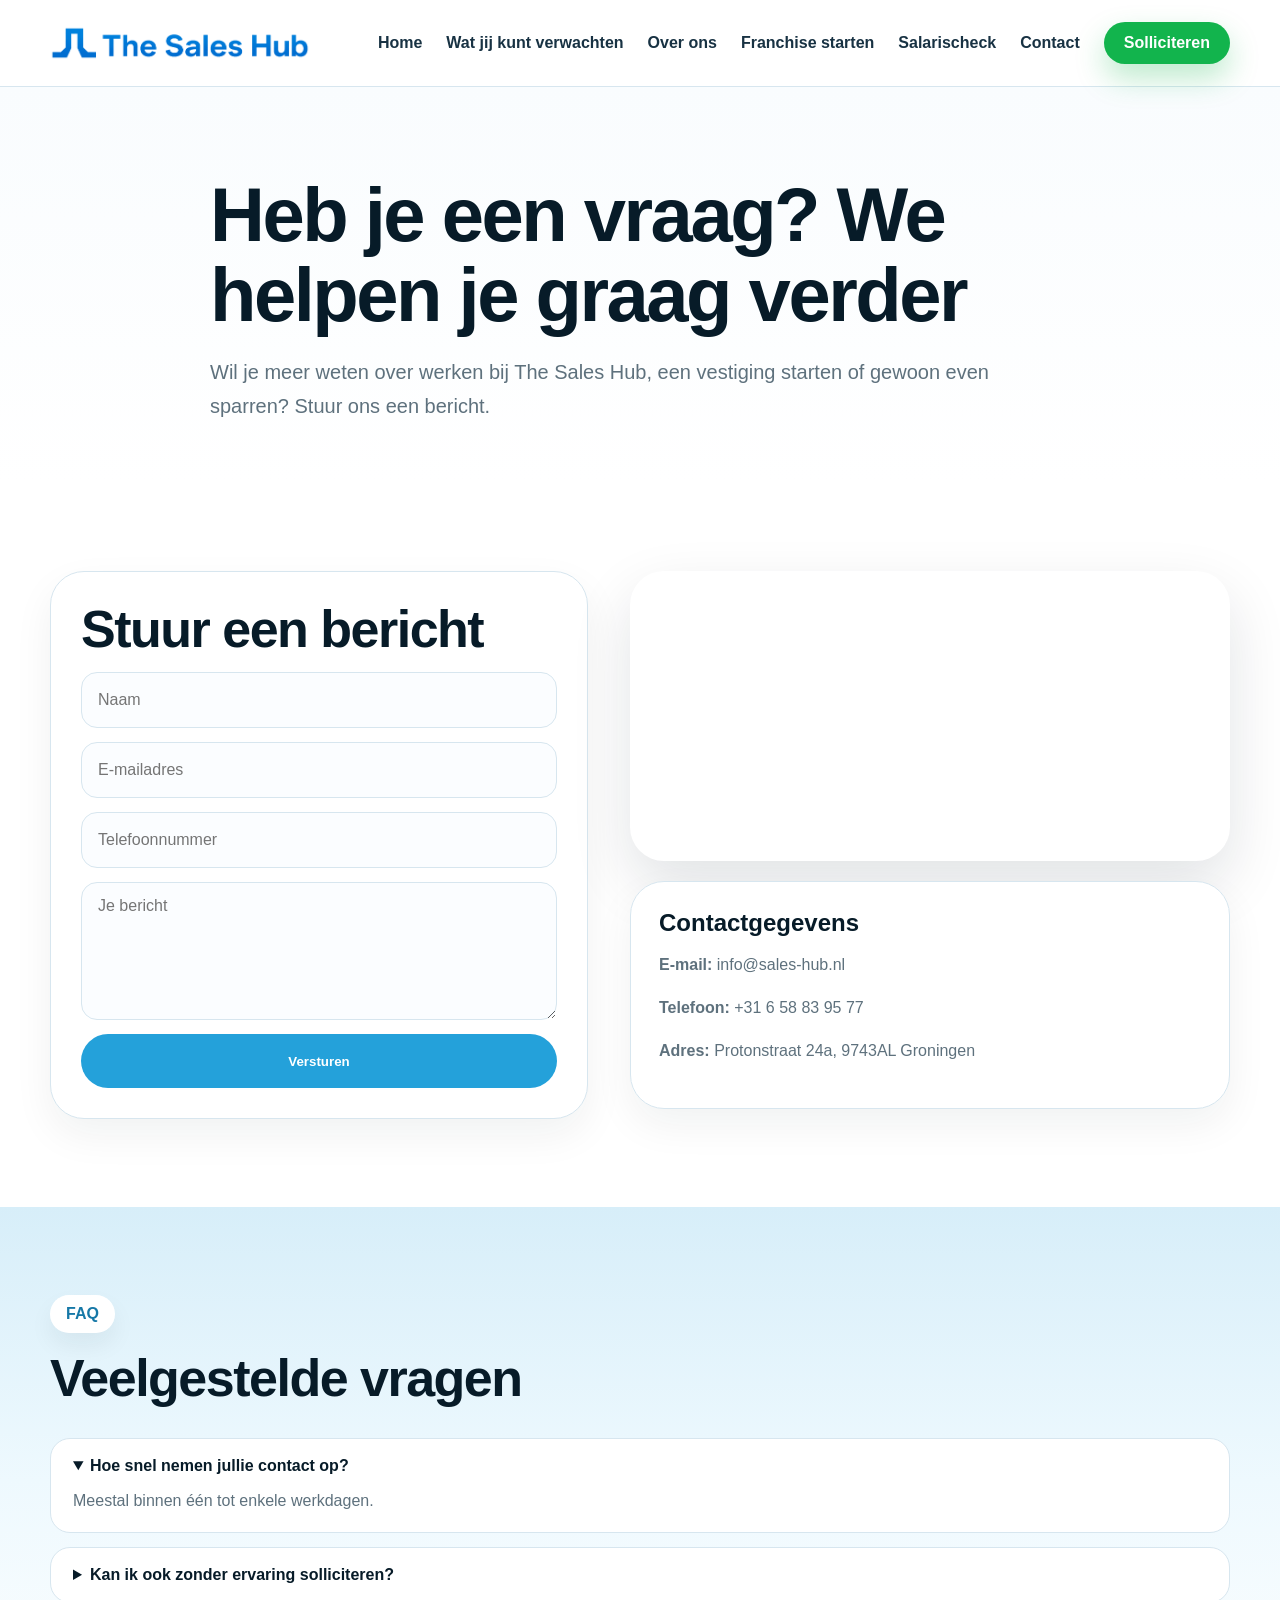
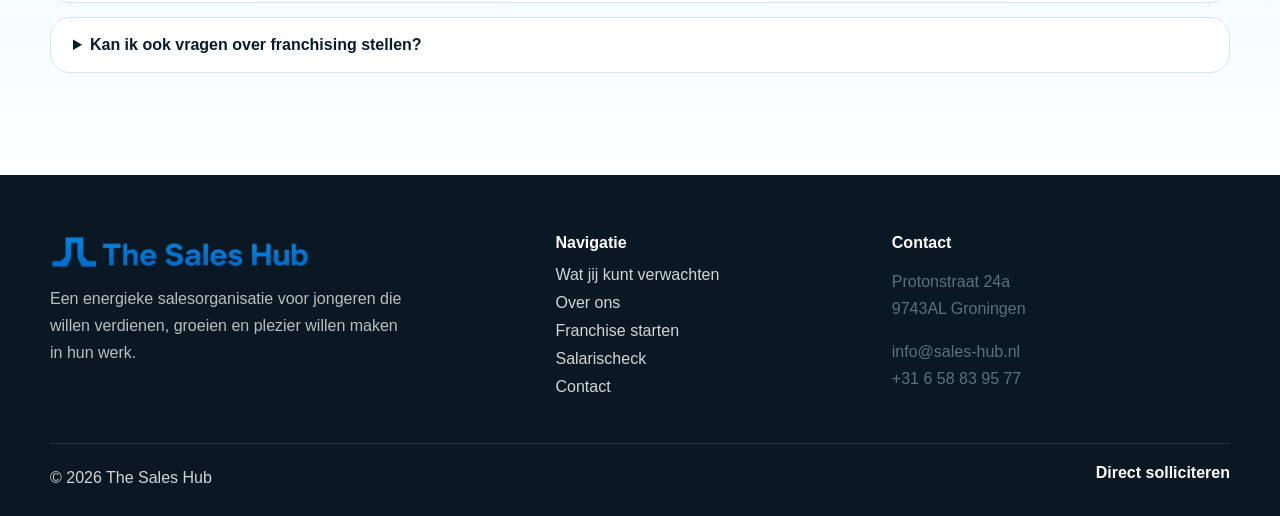
==== commit 240ecb99: "Update contact.html" ====
--- a/contact.html
+++ b/contact.html
@@ -79,7 +79,7 @@
 <iframe 
   title="Google Maps locatie The Sales Hub"
   class="contact-image"
-  src="https://www.google.com/maps?q=Westparkade%2016-1%209718%20AS%20Groningen&output=embed"
+  src="https://www.google.com/maps/embed?pb=!1m18!1m12!1m3!1d2389.0845426478586!2d6.529861077043528!3d53.21633248444313!2m3!1f0!2f0!3f0!3m2!1i1024!2i768!4f13.1!3m3!1m2!1s0x47c9cd2dee360729%3A0xfbfe00c43baaf037!2sProtonstraat%2024A%2C%209743%20AL%20Groningen!5e0!3m2!1snl!2snl!4v1789594112971!5m2!1snl!2snl" width="600" height="450" style="border:0;" allowfullscreen="" loading="lazy" referrerpolicy="strict-origin-when-cross-origin"
   loading="lazy"
   referrerpolicy="no-referrer-when-downgrade">
 </iframe>
